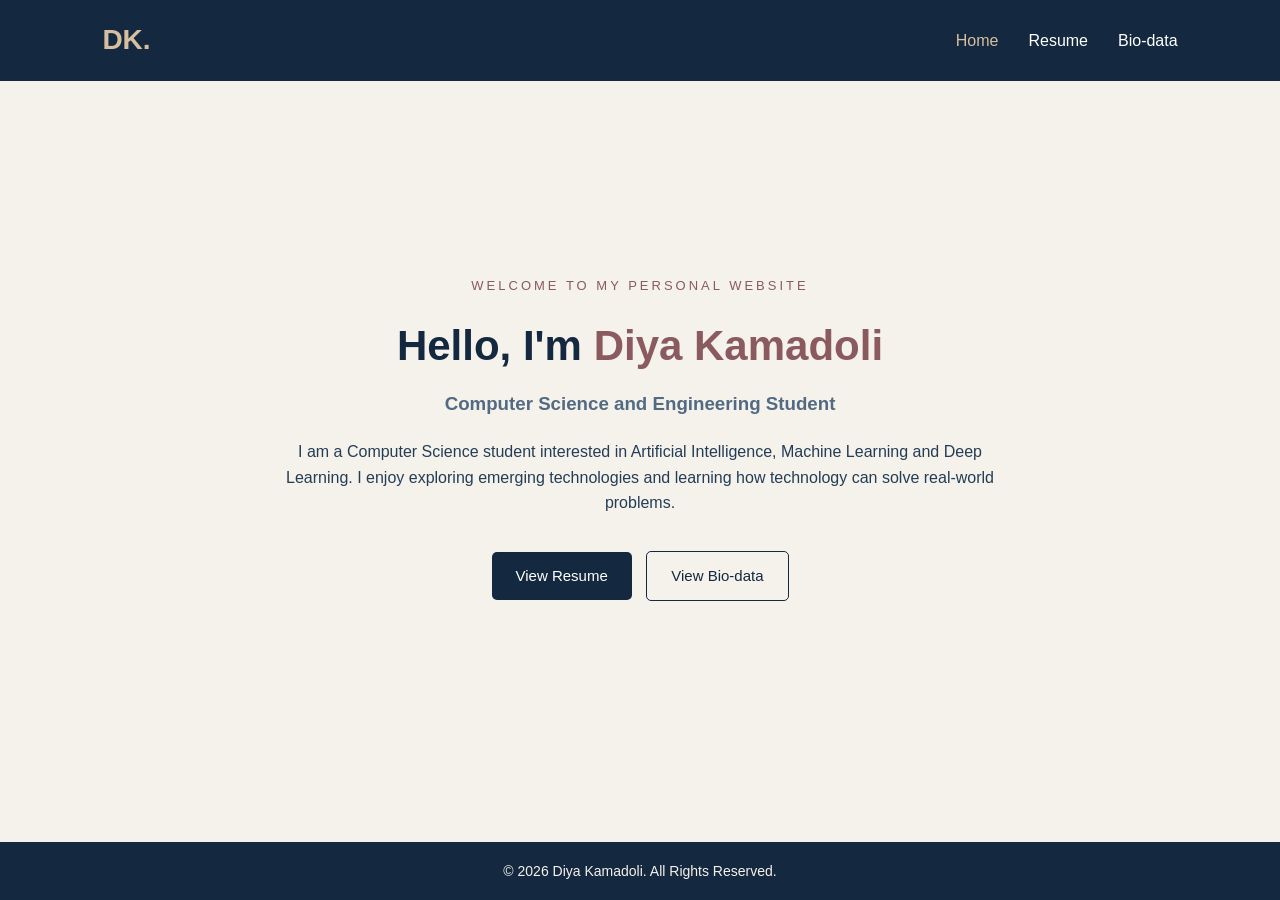
==== index.html @ 45273ce2 "Personal website" ====
<!DOCTYPE html>
<html lang="en">
<head>
    <meta charset="UTF-8">
    <meta name="viewport" content="width=device-width, initial-scale=1.0">
    <meta name="description" content="Personal website of Diya Kamadoli, Computer Science and Engineering student.">

    <title>Diya Kamadoli | Personal Website</title>

    <!-- Small "DK" icon for the browser tab -->
    <link rel="icon" href="data:image/svg+xml,%3Csvg xmlns='http://www.w3.org/2000/svg' viewBox='0 0 100 100'%3E%3Crect width='100' height='100' rx='20' fill='%2314283F'/%3E%3Ctext x='50' y='66' font-size='50' text-anchor='middle' fill='%23D6BFA0' font-family='Arial' font-weight='bold'%3EDK%3C/text%3E%3C/svg%3E">

    <!-- External CSS -->
    <link rel="stylesheet" href="styleweb1.css">

    <!-- jQuery CDN (loaded before our script) -->
    <script src="https://code.jquery.com/jquery-3.7.1.min.js"></script>

    <!-- External JavaScript -->
    <script src="script.js" defer></script>
</head>

<body>

    <!-- Navigation Bar -->
    <header>
        <nav class="navbar" aria-label="Main navigation">
            <h2 class="logo">DK.</h2>

            <ul class="nav-links">
                <li><a href="index.html">Home</a></li>
                <li><a href="resume.html">Resume</a></li>
                <li><a href="biodata.html">Bio-data</a></li>
            </ul>
        </nav>
    </header>

    <!-- Main Introduction Section -->
    <main class="home-container">

        <section class="home-content">
            <p class="welcome">WELCOME TO MY PERSONAL WEBSITE</p>

            <h1>Hello, I'm <span>Diya Kamadoli</span></h1>

            <h3>Computer Science and Engineering Student</h3>

            <p class="intro">
                I am a Computer Science student interested in
                Artificial Intelligence, Machine Learning and Deep Learning.
                I enjoy exploring emerging technologies and learning
                how technology can solve real-world problems.
            </p>

            <!-- Navigation Buttons -->
            <div class="home-buttons">
                <a href="resume.html" class="btn">View Resume</a>
                <a href="biodata.html" class="btn btn-outline">View Bio-data</a>
            </div>
        </section>

    </main>

    <!-- Footer -->
    <footer>
        <p>&copy; <span id="year"></span> Diya Kamadoli. All Rights Reserved.</p>
    </footer>

</body>
</html>
---- styleweb1.css ----
/* General Page Styling */
* {
    margin: 0;
    padding: 0;
    box-sizing: border-box;
}

body {
    font-family: Arial, sans-serif;
    background-color: #F5F2EC;
    color: #243D55;
    line-height: 1.6;
}

/* Navigation Bar */
.navbar {
    background-color: #14283F;
    color: white;
    padding: 18px 8%;
    display: flex;
    justify-content: space-between;
    align-items: center;
}

.logo {
    color: #D6BFA0;
    font-size: 28px;
}

.nav-links {
    display: flex;
    list-style: none;
    gap: 30px;
}

.nav-links a {
    text-decoration: none;
    color: white;
    font-size: 16px;
    transition: 0.3s;
}

.nav-links a:hover,
.nav-links a.active {
    color: #D6BFA0;
}

/* Home Page */
.home-container {
    min-height: 80vh;
    display: flex;
    align-items: center;
    justify-content: center;
    padding: 50px 10%;
    text-align: center;
}

.home-content {
    max-width: 750px;
}

.welcome {
    color: #8A5A5F;
    letter-spacing: 3px;
    font-size: 13px;
    margin-bottom: 15px;
}

.home-content h1 {
    font-size: 42px;
    margin-bottom: 10px;
    color: #14283F;
}

.home-content h1 span {
    color: #8A5A5F;
}

.home-content h3 {
    margin-bottom: 20px;
    color: #526A82;
}

.intro {
    margin-bottom: 30px;
    font-size: 16px;
}

/* Buttons */
.btn {
    display: inline-block;
    background-color: #14283F;
    color: white;
    padding: 12px 24px;
    text-decoration: none;
    border: none;
    border-radius: 5px;
    cursor: pointer;
    font-size: 15px;
    margin: 5px;
    transition: 0.3s;
}

.btn:hover {
    background-color: #526A82;
}

.btn-outline {
    background-color: transparent;
    color: #14283F;
    border: 1px solid #14283F;
}

.btn-outline:hover {
    color: white;
}

/* Common Page Container */
.page-container {
    max-width: 950px;
    margin: 40px auto;
    padding: 35px;
    background-color: white;
    border-radius: 10px;
    box-shadow: 0 4px 15px rgba(0, 0, 0, 0.08);
}

/* Resume Header */
.resume-header {
    text-align: center;
    padding-bottom: 25px;
    border-bottom: 2px solid #D6BFA0;
}

.resume-header h1 {
    color: #14283F;
    font-size: 34px;
}

.resume-header p {
    margin: 8px 0;
}

/* Section Styling */
.resume-section {
    margin-top: 28px;
}

.resume-section h2 {
    color: #14283F;
    font-size: 21px;
    border-bottom: 2px solid #D6BFA0;
    padding-bottom: 7px;
    margin-bottom: 15px;
}

.resume-section h3 {
    color: #526A82;
    margin-bottom: 5px;
    font-size: 17px;
}

.resume-section p {
    margin-bottom: 8px;
}

.resume-section ul {
    padding-left: 25px;
}

.resume-section li {
    margin-bottom: 8px;
}

/* Project and Education Details */
.details {
    margin-bottom: 20px;
}

/* Bio-data Page */
.page-heading {
    text-align: center;
    margin-bottom: 30px;
}

.page-heading h1 {
    color: #14283F;
    font-size: 32px;
}

.page-heading p {
    color: #8A5A5F;
}

/* Bio-data Rows */
.biodata-table {
    width: 100%;
}

.bio-row {
    display: grid;
    grid-template-columns: 35% 65%;
    padding: 13px;
    border-bottom: 1px solid #E8EDF1;
}

.bio-row strong {
    color: #14283F;
}

.bio-row span {
    color: #526A82;
}

/* Footer */
footer {
    background-color: #14283F;
    color: #F5F2EC;
    text-align: center;
    padding: 18px;
    margin-top: 40px;
    font-size: 14px;
}

/* Responsive Design for Mobile Devices */
@media screen and (max-width: 600px) {

    .navbar {
        flex-direction: column;
        gap: 15px;
        padding: 18px;
    }

    .nav-links {
        gap: 18px;
    }

    .home-content h1 {
        font-size: 30px;
    }

    .page-container {
        margin: 20px 12px;
        padding: 20px;
    }

    .bio-row {
        grid-template-columns: 1fr;
        gap: 5px;
    }
}

/* Print Styling */
@media print {

    body {
        background: white;
    }

    .navbar,
    footer,
    #printBtn {
        display: none;
    }

    .page-container {
        box-shadow: none;
        margin: 0;
        max-width: 100%;
        padding: 10px;
    }

    .resume-section {
        break-inside: avoid;
    }
}

/* ---------- Extra fixes ---------- */

/* Links inside the resume header and bio-data rows */
.contact a,
.bio-row a {
    color: #526A82;
    text-decoration: none;
    border-bottom: 1px solid #D6BFA0;
}

.contact a:hover,
.bio-row a:hover {
    color: #14283F;
}

/* Keyboard focus outline so links and buttons are easy to see */
a:focus-visible,
button:focus-visible {
    outline: 3px solid #D6BFA0;
    outline-offset: 2px;
}

/* Keep the footer at the bottom on short pages */
body {
    min-height: 100vh;
    display: flex;
    flex-direction: column;
}

main {
    flex: 1;
    width: 100%;
}

/* Long words or links should never push the page sideways on phones */
.page-container {
    overflow-wrap: anywhere;
}
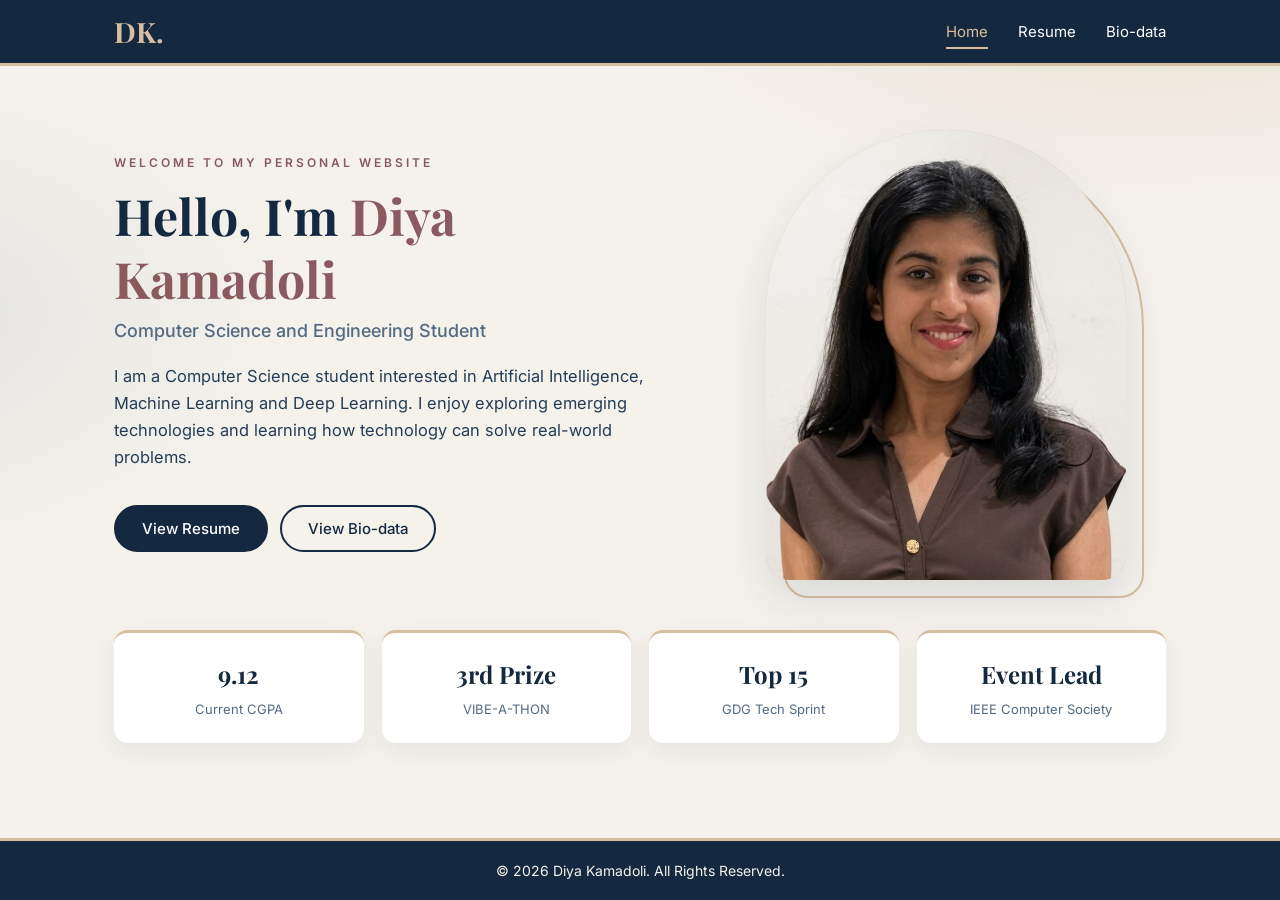
==== commit 87f14b33: "Personal Website" ====
--- a/index.html
+++ b/index.html
@@ -4,29 +4,28 @@
     <meta charset="UTF-8">
     <meta name="viewport" content="width=device-width, initial-scale=1.0">
     <meta name="description" content="Personal website of Diya Kamadoli, Computer Science and Engineering student.">
+    <title>Diya Kamadoli | Personal Website</title>
+    <link rel="icon" href="data:image/svg+xml,%3Csvg xmlns='http://www.w3.org/2000/svg' viewBox='0 0 100 100'%3E%3Crect width='100' height='100' rx='20' fill='%2314283F'/%3E%3Ctext x='50' y='66' font-size='50' text-anchor='middle' fill='%23D6BFA0' font-family='Arial' font-weight='bold'%3EDK%3C/text%3E%3C/svg%3E">
 
-    <title>Diya Kamadoli | Personal Website</title>
-
-    <!-- Small "DK" icon for the browser tab -->
-    <link rel="icon" href="data:image/svg+xml,%3Csvg xmlns='http://www.w3.org/2000/svg' viewBox='0 0 100 100'%3E%3Crect width='100' height='100' rx='20' fill='%2314283F'/%3E%3Ctext x='50' y='66' font-size='50' text-anchor='middle' fill='%23D6BFA0' font-family='Arial' font-weight='bold'%3EDK%3C/text%3E%3C/svg%3E">
+    <!-- Google Fonts: Playfair Display (headings) + Inter (text) -->
+    <link rel="preconnect" href="https://fonts.googleapis.com">
+    <link rel="preconnect" href="https://fonts.gstatic.com" crossorigin>
+    <link href="https://fonts.googleapis.com/css2?family=Inter:wght@400;500;600&family=Playfair+Display:wght@600;700&display=swap" rel="stylesheet">
 
     <!-- External CSS -->
     <link rel="stylesheet" href="styleweb1.css">
 
     <!-- jQuery CDN (loaded before our script) -->
     <script src="https://code.jquery.com/jquery-3.7.1.min.js"></script>
-
-    <!-- External JavaScript -->
     <script src="script.js" defer></script>
 </head>
 
 <body>
 
     <!-- Navigation Bar -->
-    <header>
+    <header class="site-header">
         <nav class="navbar" aria-label="Main navigation">
             <h2 class="logo">DK.</h2>
-
             <ul class="nav-links">
                 <li><a href="index.html">Home</a></li>
                 <li><a href="resume.html">Resume</a></li>
@@ -35,28 +34,39 @@
         </nav>
     </header>
 
-    <!-- Main Introduction Section -->
-    <main class="home-container">
+    <main class="wrap">
 
-        <section class="home-content">
-            <p class="welcome">WELCOME TO MY PERSONAL WEBSITE</p>
+        <!-- Hero: text on the left, photo on the right -->
+        <section class="hero">
+            <div class="hero-text fade-up">
+                <p class="eyebrow">Welcome to my personal website</p>
+                <h1>Hello, I'm <span>Diya Kamadoli</span></h1>
+                <h3>Computer Science and Engineering Student</h3>
 
-            <h1>Hello, I'm <span>Diya Kamadoli</span></h1>
+                <p class="intro">
+                    I am a Computer Science student interested in
+                    Artificial Intelligence, Machine Learning and Deep Learning.
+                    I enjoy exploring emerging technologies and learning
+                    how technology can solve real-world problems.
+                </p>
 
-            <h3>Computer Science and Engineering Student</h3>
+                <div class="home-buttons">
+                    <a href="resume.html" class="btn">View Resume</a>
+                    <a href="biodata.html" class="btn btn-outline">View Bio-data</a>
+                </div>
+            </div>
 
-            <p class="intro">
-                I am a Computer Science student interested in
-                Artificial Intelligence, Machine Learning and Deep Learning.
-                I enjoy exploring emerging technologies and learning
-                how technology can solve real-world problems.
-            </p>
+            <figure class="photo-frame fade-up" style="--d:.15s">
+                <img src="images/profile.jpg" alt="Portrait of Diya Kamadoli" width="640" height="800">
+            </figure>
+        </section>
 
-            <!-- Navigation Buttons -->
-            <div class="home-buttons">
-                <a href="resume.html" class="btn">View Resume</a>
-                <a href="biodata.html" class="btn btn-outline">View Bio-data</a>
-            </div>
+        <!-- Quick highlights taken from the resume -->
+        <section class="highlights fade-up" style="--d:.3s" aria-label="Highlights">
+            <div class="stat"><strong>9.12</strong><span>Current CGPA</span></div>
+            <div class="stat"><strong>3rd Prize</strong><span>VIBE-A-THON</span></div>
+            <div class="stat"><strong>Top 15</strong><span>GDG Tech Sprint</span></div>
+            <div class="stat"><strong>Event Lead</strong><span>IEEE Computer Society</span></div>
         </section>
 
     </main>
--- a/styleweb1.css
+++ b/styleweb1.css
@@ -1,316 +1,192 @@
+/* =========================================================
+   Diya Kamadoli - Personal Website
+   Palette: navy + sand + soft rose on warm cream
+   ========================================================= */
 
-/* General Page Styling */
-* {
-    margin: 0;
-    padding: 0;
-    box-sizing: border-box;
+:root {
+    --navy:  #14283F;   /* main dark colour */
+    --navy2: #1D3A5A;   /* lighter navy for gradients */
+    --slate: #526A82;   /* secondary text */
+    --sand:  #D6BFA0;   /* accent / borders */
+    --rose:  #8A5A5F;   /* small highlights */
+    --cream: #F5F2EC;   /* page background */
+    --ink:   #243D55;   /* body text */
+    --line:  #E8E1D6;   /* soft dividers */
+    --shadow: 0 18px 45px rgba(20, 40, 63, 0.12);
 }
 
+* { margin: 0; padding: 0; box-sizing: border-box; }
+
 body {
-    font-family: Arial, sans-serif;
-    background-color: #F5F2EC;
-    color: #243D55;
-    line-height: 1.6;
-}
-
-/* Navigation Bar */
-.navbar {
-    background-color: #14283F;
-    color: white;
-    padding: 18px 8%;
-    display: flex;
-    justify-content: space-between;
-    align-items: center;
-}
-
-.logo {
-    color: #D6BFA0;
-    font-size: 28px;
-}
-
-.nav-links {
-    display: flex;
-    list-style: none;
-    gap: 30px;
-}
-
-.nav-links a {
-    text-decoration: none;
-    color: white;
-    font-size: 16px;
-    transition: 0.3s;
-}
-
-.nav-links a:hover,
-.nav-links a.active {
-    color: #D6BFA0;
-}
-
-/* Home Page */
-.home-container {
-    min-height: 80vh;
-    display: flex;
-    align-items: center;
-    justify-content: center;
-    padding: 50px 10%;
-    text-align: center;
-}
-
-.home-content {
-    max-width: 750px;
-}
-
-.welcome {
-    color: #8A5A5F;
-    letter-spacing: 3px;
-    font-size: 13px;
-    margin-bottom: 15px;
-}
-
-.home-content h1 {
-    font-size: 42px;
-    margin-bottom: 10px;
-    color: #14283F;
-}
-
-.home-content h1 span {
-    color: #8A5A5F;
-}
-
-.home-content h3 {
-    margin-bottom: 20px;
-    color: #526A82;
-}
-
-.intro {
-    margin-bottom: 30px;
-    font-size: 16px;
-}
-
-/* Buttons */
-.btn {
-    display: inline-block;
-    background-color: #14283F;
-    color: white;
-    padding: 12px 24px;
-    text-decoration: none;
-    border: none;
-    border-radius: 5px;
-    cursor: pointer;
-    font-size: 15px;
-    margin: 5px;
-    transition: 0.3s;
-}
-
-.btn:hover {
-    background-color: #526A82;
-}
-
-.btn-outline {
-    background-color: transparent;
-    color: #14283F;
-    border: 1px solid #14283F;
-}
-
-.btn-outline:hover {
-    color: white;
-}
-
-/* Common Page Container */
-.page-container {
-    max-width: 950px;
-    margin: 40px auto;
-    padding: 35px;
-    background-color: white;
-    border-radius: 10px;
-    box-shadow: 0 4px 15px rgba(0, 0, 0, 0.08);
-}
-
-/* Resume Header */
-.resume-header {
-    text-align: center;
-    padding-bottom: 25px;
-    border-bottom: 2px solid #D6BFA0;
-}
-
-.resume-header h1 {
-    color: #14283F;
-    font-size: 34px;
-}
-
-.resume-header p {
-    margin: 8px 0;
-}
-
-/* Section Styling */
-.resume-section {
-    margin-top: 28px;
-}
-
-.resume-section h2 {
-    color: #14283F;
-    font-size: 21px;
-    border-bottom: 2px solid #D6BFA0;
-    padding-bottom: 7px;
-    margin-bottom: 15px;
-}
-
-.resume-section h3 {
-    color: #526A82;
-    margin-bottom: 5px;
-    font-size: 17px;
-}
-
-.resume-section p {
-    margin-bottom: 8px;
-}
-
-.resume-section ul {
-    padding-left: 25px;
-}
-
-.resume-section li {
-    margin-bottom: 8px;
-}
-
-/* Project and Education Details */
-.details {
-    margin-bottom: 20px;
-}
-
-/* Bio-data Page */
-.page-heading {
-    text-align: center;
-    margin-bottom: 30px;
-}
-
-.page-heading h1 {
-    color: #14283F;
-    font-size: 32px;
-}
-
-.page-heading p {
-    color: #8A5A5F;
-}
-
-/* Bio-data Rows */
-.biodata-table {
-    width: 100%;
-}
-
-.bio-row {
-    display: grid;
-    grid-template-columns: 35% 65%;
-    padding: 13px;
-    border-bottom: 1px solid #E8EDF1;
-}
-
-.bio-row strong {
-    color: #14283F;
-}
-
-.bio-row span {
-    color: #526A82;
-}
-
-/* Footer */
-footer {
-    background-color: #14283F;
-    color: #F5F2EC;
-    text-align: center;
-    padding: 18px;
-    margin-top: 40px;
-    font-size: 14px;
-}
-
-/* Responsive Design for Mobile Devices */
-@media screen and (max-width: 600px) {
-
-    .navbar {
-        flex-direction: column;
-        gap: 15px;
-        padding: 18px;
-    }
-
-    .nav-links {
-        gap: 18px;
-    }
-
-    .home-content h1 {
-        font-size: 30px;
-    }
-
-    .page-container {
-        margin: 20px 12px;
-        padding: 20px;
-    }
-
-    .bio-row {
-        grid-template-columns: 1fr;
-        gap: 5px;
-    }
-}
-
-/* Print Styling */
-@media print {
-
-    body {
-        background: white;
-    }
-
-    .navbar,
-    footer,
-    #printBtn {
-        display: none;
-    }
-
-    .page-container {
-        box-shadow: none;
-        margin: 0;
-        max-width: 100%;
-        padding: 10px;
-    }
-
-    .resume-section {
-        break-inside: avoid;
-    }
-}
-
-/* ---------- Extra fixes ---------- */
-
-/* Links inside the resume header and bio-data rows */
-.contact a,
-.bio-row a {
-    color: #526A82;
-    text-decoration: none;
-    border-bottom: 1px solid #D6BFA0;
-}
-
-.contact a:hover,
-.bio-row a:hover {
-    color: #14283F;
-}
-
-/* Keyboard focus outline so links and buttons are easy to see */
-a:focus-visible,
-button:focus-visible {
-    outline: 3px solid #D6BFA0;
-    outline-offset: 2px;
-}
-
-/* Keep the footer at the bottom on short pages */
-body {
+    font-family: 'Inter', Arial, sans-serif;
+    color: var(--ink);
+    line-height: 1.65;
     min-height: 100vh;
     display: flex;
     flex-direction: column;
+    /* soft glow in two corners so the page isn't flat */
+    background:
+        radial-gradient(900px 420px at 90% -5%, rgba(214, 191, 160, 0.40), transparent 60%),
+        radial-gradient(700px 420px at -10% 35%, rgba(82, 106, 130, 0.12), transparent 60%),
+        var(--cream);
 }
 
-main {
-    flex: 1;
-    width: 100%;
+h1, h2, h3 { font-family: 'Playfair Display', Georgia, serif; color: var(--navy); line-height: 1.25; }
+a { color: inherit; }
+img { display: block; max-width: 100%; }
+
+/* ---------- Navigation ---------- */
+.site-header { position: sticky; top: 0; z-index: 10; background: var(--navy); border-bottom: 3px solid var(--sand); }
+.navbar { max-width: 1100px; margin: 0 auto; padding: 14px 24px; display: flex; justify-content: space-between; align-items: center; }
+.logo { font-family: 'Playfair Display', Georgia, serif; color: var(--sand); font-size: 28px; }
+.nav-links { display: flex; list-style: none; gap: 30px; }
+.nav-links a { text-decoration: none; color: #fff; font-size: 15px; padding: 6px 0; border-bottom: 2px solid transparent; transition: 0.3s; }
+.nav-links a:hover, .nav-links a.active { color: var(--sand); border-bottom-color: var(--sand); }
+
+/* ---------- Shared layout ---------- */
+.wrap { flex: 1; width: 100%; max-width: 1100px; margin: 0 auto; padding: 44px 24px 20px; }
+
+.eyebrow { color: var(--rose); letter-spacing: 3px; font-size: 12px; font-weight: 600; text-transform: uppercase; margin-bottom: 12px; }
+
+/* Buttons */
+.btn { display: inline-block; background: var(--navy); color: #fff; padding: 12px 26px; text-decoration: none; border: 2px solid var(--navy); border-radius: 999px; cursor: pointer; font: 500 15px 'Inter', Arial, sans-serif; margin: 5px 8px 5px 0; transition: 0.3s; }
+.btn:hover { background: var(--slate); border-color: var(--slate); transform: translateY(-2px); }
+.btn-outline { background: transparent; color: var(--navy); }
+.btn-outline:hover { background: var(--navy); border-color: var(--navy); color: #fff; }
+
+/* Keyboard focus */
+a:focus-visible, button:focus-visible { outline: 3px solid var(--sand); outline-offset: 3px; }
+
+/* Gentle fade-in when a page loads */
+.fade-up { animation: fadeUp 0.7s ease both; animation-delay: var(--d, 0s); }
+@keyframes fadeUp { from { opacity: 0; transform: translateY(18px); } to { opacity: 1; transform: none; } }
+
+/* Chips (small rounded tags) */
+.chips { display: flex; flex-wrap: wrap; gap: 8px; margin-bottom: 6px; }
+.chips span { font-size: 12.5px; padding: 4px 12px; border-radius: 999px; background: rgba(214, 191, 160, 0.16); border: 1px solid rgba(214, 191, 160, 0.55); color: #F1E7D8; }
+.chips-light span { background: #fff; border-color: var(--sand); color: var(--navy); font-size: 14px; padding: 6px 16px; }
+
+/* ---------- Home page ---------- */
+.hero { display: grid; grid-template-columns: 1.25fr 1fr; gap: 60px; align-items: center; padding: 20px 0 50px; }
+.hero h1 { font-size: 50px; margin-bottom: 10px; }
+.hero h1 span { color: var(--rose); }
+.hero h3 { font-family: 'Inter', Arial, sans-serif; font-weight: 500; font-size: 18px; color: var(--slate); margin-bottom: 20px; }
+.intro { font-size: 16.5px; margin-bottom: 28px; max-width: 540px; }
+
+/* Arch-shaped photo with an offset outline behind it */
+.photo-frame { position: relative; width: min(100%, 360px); margin: 0 auto; }
+.photo-frame::before { content: ""; position: absolute; inset: 18px -18px -18px 18px; border: 2px solid var(--sand); border-radius: 180px 180px 24px 24px; }
+.photo-frame img { position: relative; width: 100%; height: auto; aspect-ratio: 4 / 5; object-fit: cover; object-position: 50% 15%; border-radius: 180px 180px 24px 24px; box-shadow: var(--shadow); background: var(--sand); }
+
+/* Highlight cards */
+.highlights { display: grid; grid-template-columns: repeat(4, 1fr); gap: 18px; }
+.stat { background: #fff; border-radius: 14px; padding: 22px 18px; text-align: center; border-top: 3px solid var(--sand); box-shadow: 0 8px 24px rgba(20, 40, 63, 0.07); transition: 0.3s; }
+.stat:hover { transform: translateY(-5px); box-shadow: var(--shadow); }
+.stat strong { display: block; font-family: 'Playfair Display', Georgia, serif; font-size: 24px; color: var(--navy); }
+.stat span { font-size: 13px; color: var(--slate); }
+
+/* ---------- Resume page ---------- */
+.page-actions { text-align: right; margin-bottom: 14px; }
+
+.resume-card { display: grid; grid-template-columns: 310px 1fr; background: #fff; border-radius: 18px; overflow: hidden; box-shadow: var(--shadow); }
+
+/* Left sidebar */
+.resume-side { background: linear-gradient(180deg, var(--navy) 0%, var(--navy2) 100%); color: #E6ECF2; padding: 38px 28px; }
+.avatar { width: 190px; height: 190px; margin: 0 auto 20px; border-radius: 50%; object-fit: cover; object-position: 50% 22%; border: 4px solid var(--sand); box-shadow: 0 10px 28px rgba(0, 0, 0, 0.3); background: var(--sand); }
+.resume-side h1 { color: #fff; font-size: 26px; text-align: center; }
+.role { color: var(--sand); text-align: center; font-size: 14px; margin: 6px 0 26px; }
+.resume-side h2 { color: var(--sand); font-family: 'Inter', Arial, sans-serif; font-size: 12px; letter-spacing: 2.5px; text-transform: uppercase; margin: 26px 0 12px; padding-bottom: 8px; border-bottom: 1px solid rgba(214, 191, 160, 0.35); }
+.contact-list, .side-list { list-style: none; }
+.contact-list li { margin-bottom: 10px; font-size: 14px; }
+.contact-list span { display: block; font-size: 11px; color: var(--sand); text-transform: uppercase; letter-spacing: 1px; }
+.contact-list a { text-decoration: none; word-break: break-all; }
+.contact-list a:hover { color: var(--sand); }
+.skill-label { font-size: 12px; color: #A9B7C6; margin: 12px 0 6px; }
+.side-list li { font-size: 13.5px; margin-bottom: 10px; padding-left: 14px; position: relative; }
+.side-list li::before { content: ""; position: absolute; left: 0; top: 9px; width: 6px; height: 6px; border-radius: 50%; background: var(--sand); }
+.side-text { font-size: 13.5px; }
+
+/* Right column */
+.resume-main { padding: 38px 40px; }
+.resume-section { margin-bottom: 30px; }
+.resume-section:last-child { margin-bottom: 0; }
+.resume-section h2 { font-size: 21px; margin-bottom: 14px; display: flex; align-items: center; gap: 12px; }
+.resume-section h2::after { content: ""; flex: 1; height: 1px; background: var(--line); }
+.resume-section h3 { font-size: 17px; color: var(--slate); margin-bottom: 4px; }
+.resume-section p { margin-bottom: 6px; }
+.details { margin-bottom: 16px; }
+.project { border-left: 3px solid var(--sand); padding: 4px 0 4px 16px; margin-bottom: 14px; }
+
+/* Lists with small tick marks */
+.tick-list { list-style: none; }
+.tick-list li { position: relative; padding-left: 24px; margin-bottom: 8px; }
+.tick-list li::before { content: ""; position: absolute; left: 3px; top: 8px; width: 6px; height: 11px; border: solid var(--rose); border-width: 0 2px 2px 0; transform: rotate(45deg) scale(0.8); }
+
+/* ---------- Bio-data page ---------- */
+.bio-hero { display: grid; grid-template-columns: 320px 1fr; gap: 44px; align-items: center; background: #fff; border-radius: 18px; padding: 36px; box-shadow: var(--shadow); }
+.bio-photo img { width: 100%; height: auto; aspect-ratio: 4 / 5; object-fit: cover; object-position: 50% 15%; border-radius: 16px; border: 4px solid var(--sand); box-shadow: 0 12px 30px rgba(20, 40, 63, 0.18); background: var(--sand); }
+.bio-info h1 { font-size: 38px; }
+.bio-info .role { text-align: left; color: var(--slate); margin: 4px 0 22px; font-size: 15px; }
+.bio-info h2 { font-size: 20px; margin-bottom: 8px; }
+
+.bio-row { display: grid; grid-template-columns: 38% 62%; padding: 11px 6px; border-bottom: 1px solid var(--line); }
+.bio-row strong { color: var(--navy); font-weight: 600; font-size: 14.5px; }
+.bio-row span { color: var(--slate); }
+.bio-row a { color: var(--slate); text-decoration: none; border-bottom: 1px solid var(--sand); word-break: break-all; }
+.bio-row a:hover { color: var(--navy); }
+
+.bio-grid { display: grid; grid-template-columns: 1.3fr 1fr; gap: 24px; margin-top: 24px; }
+.bio-card { background: #fff; border-radius: 18px; padding: 30px 32px; box-shadow: 0 8px 24px rgba(20, 40, 63, 0.07); }
+.bio-card h2 { font-size: 20px; margin-bottom: 18px; }
+
+/* Education timeline: vertical line with dots */
+.timeline { list-style: none; border-left: 2px solid var(--sand); margin-left: 6px; }
+.timeline li { position: relative; padding: 0 0 22px 24px; }
+.timeline li:last-child { padding-bottom: 0; }
+.timeline li::before { content: ""; position: absolute; left: -8px; top: 5px; width: 14px; height: 14px; border-radius: 50%; background: var(--rose); border: 3px solid #fff; box-shadow: 0 0 0 1px var(--sand); }
+.timeline h3 { font-size: 17px; margin-bottom: 2px; }
+.timeline p { color: var(--slate); font-size: 14.5px; }
+
+/* ---------- Footer ---------- */
+footer { background: var(--navy); color: var(--cream); text-align: center; padding: 18px; margin-top: 40px; font-size: 14px; border-top: 3px solid var(--sand); }
+
+/* ---------- Tablet / mobile ---------- */
+@media (max-width: 900px) {
+    .hero { grid-template-columns: 1fr; gap: 40px; text-align: center; }
+    .hero h1 { font-size: 40px; }
+    .intro { margin-left: auto; margin-right: auto; }
+    .photo-frame { order: -1; width: min(70%, 300px); }
+    .highlights { grid-template-columns: repeat(2, 1fr); }
+    .resume-card { grid-template-columns: 1fr; }
+    .bio-hero { grid-template-columns: 1fr; padding: 26px; gap: 28px; }
+    .bio-photo { width: min(70%, 280px); margin: 0 auto; }
+    .bio-grid { grid-template-columns: 1fr; }
+}
+@media (max-width: 560px) {
+    .navbar { flex-direction: column; gap: 8px; padding: 12px; }
+    .nav-links { gap: 20px; }
+    .wrap { padding: 26px 14px 10px; }
+    .resume-main, .resume-side { padding: 28px 22px; }
+    .bio-row { grid-template-columns: 1fr; gap: 2px; }
+    .page-actions { text-align: center; }
 }
 
-/* Long words or links should never push the page sideways on phones */
-.page-container {
-    overflow-wrap: anywhere;
+/* Respect people who turn animations off */
+@media (prefers-reduced-motion: reduce) {
+    .fade-up { animation: none; }
+    * { transition: none !important; }
 }
+
+/* ---------- Print (Ctrl+P / Print Resume button) ---------- */
+@page { margin: 10mm; }
+@media print {
+    body { background: #fff; }
+    .site-header, footer, .page-actions { display: none; }
+    .wrap { padding: 0; max-width: 100%; }
+    .fade-up { animation: none; }
+    .resume-card { box-shadow: none; border-radius: 0; grid-template-columns: 270px 1fr; }
+    .resume-side, .avatar, .chips span { -webkit-print-color-adjust: exact; print-color-adjust: exact; }
+    .resume-side { padding: 24px 20px; }
+    .resume-main { padding: 24px 26px; }
+    .resume-section, .project { break-inside: avoid; }
+}
